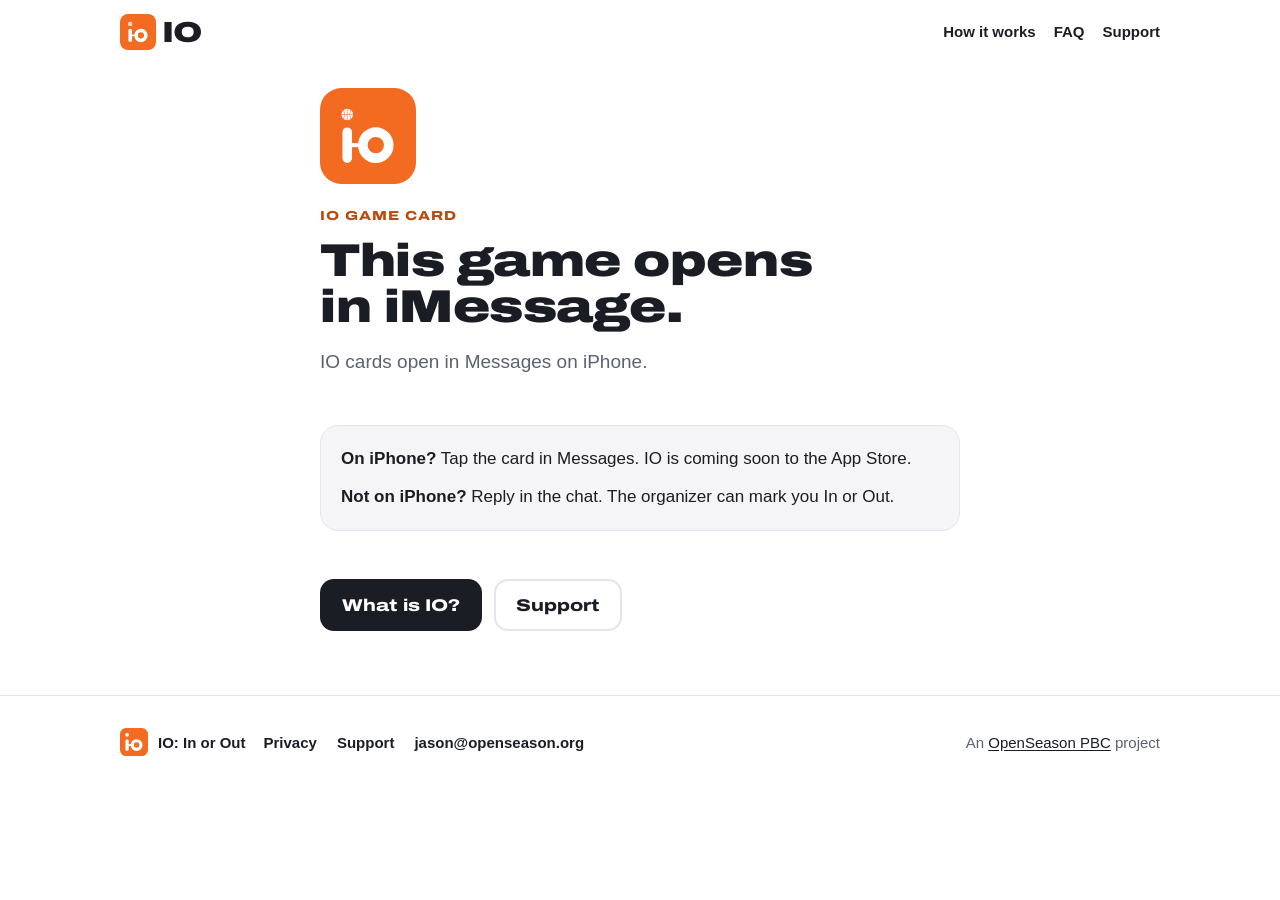
==== e/index.html @ 7cf680b1 "IO site for pickup.openseason.org" ====
<!doctype html>
<html lang="en">
<head>
<meta charset="utf-8">
<meta name="viewport" content="width=device-width, initial-scale=1, viewport-fit=cover">
<title>This is an IO game card</title>
<meta name="description" content="IO game cards open in Messages on iPhone.">
<meta name="robots" content="noindex">
<link rel="canonical" href="https://pickup.openseason.org/e">
<meta name="theme-color" content="#F26B21">
<meta name="color-scheme" content="light dark">
<link rel="icon" href="/favicon.ico" sizes="any">
<link rel="icon" href="/favicon.svg" type="image/svg+xml">
<link rel="apple-touch-icon" href="/apple-touch-icon.png">
<meta property="og:type" content="website">
<meta property="og:site_name" content="IO">
<meta property="og:title" content="This is an IO game card">
<meta property="og:description" content="IO game cards open in Messages on iPhone.">
<meta property="og:url" content="https://pickup.openseason.org/e">
<meta property="og:image" content="https://pickup.openseason.org/og-image.png">
<meta property="og:image:width" content="1200">
<meta property="og:image:height" content="630">
<meta property="og:image:alt" content="IO: In or Out. Who's in, who's out, who paid. An iMessage app for pickup games.">
<meta name="twitter:card" content="summary_large_image">
<meta name="twitter:title" content="This is an IO game card">
<meta name="twitter:description" content="IO game cards open in Messages on iPhone.">
<meta name="twitter:image" content="https://pickup.openseason.org/og-image.png">
<link rel="preload" href="/fonts/archivo-expanded.woff2" as="font" type="font/woff2" crossorigin>
<link rel="stylesheet" href="/assets/site.css">
</head>
<body>
<a class="skip" href="#main">Skip to content</a>
<header class="top">
  <div class="wrap">
    <a class="brand" href="/" aria-label="IO home">
      <img class="logo-light" src="/logo.svg" alt="IO" width="270" height="120">
      <img class="logo-dark" src="/logo-white.svg" alt="IO" width="270" height="120">
    </a>
    <nav aria-label="Main">
      <a class="hide-sm" href="/#how">How it works</a>
      <a class="hide-sm" href="/#faq">FAQ</a>
      <a href="/support/">Support</a>
    </nav>
  </div>
</header>

<main id="main" class="wrap doc center-page">
  <img class="markbig" src="/mark.svg" alt="" width="96" height="96">
  <p class="eyebrow">IO game card</p>
  <h1>This game opens in iMessage.</h1>
  <p class="lede">IO cards open in Messages on iPhone.</p>
  <div class="box">
    <p><strong>On iPhone?</strong> Tap the card in Messages. IO is coming soon to the App Store.</p>
    <p><strong>Not on iPhone?</strong> Reply in the chat. The organizer can mark you In or Out.</p>
  </div>
  <div class="btns">
    <a class="btn" href="/">What is IO?</a>
    <a class="btn alt2" href="/support/">Support</a>
  </div>
</main>
<footer>
  <div class="wrap">
    <a class="mini" href="/"><img src="/favicon.svg" alt="" width="28" height="28">IO: In or Out</a>
    <nav aria-label="Footer">
      <a href="/privacy/">Privacy</a>
      <a href="/support/">Support</a>
      <a href="mailto:jason@openseason.org">jason@openseason.org</a>
    </nav>
    <p class="org" style="margin:0">An <a href="https://openseason.org">OpenSeason PBC</a> project</p>
  </div>
</footer>
</body>
</html>
---- assets/site.css ----
/* IO: pickup.openseason.org. Tokens mirror Extension/Theme.swift. */
@font-face {
  font-family: "IO Jersey";
  src: url("/fonts/archivo-expanded.woff2") format("woff2");
  font-weight: 700 900;
  font-stretch: 125%;
  font-display: swap;
}
:root {
  --ball: #F26B21;          /* the one brand color */
  --ball-text: #B84A0E;     /* ball orange darkened for text on light (AA) */
  --in: #22B35E;            /* only ever means In */
  --out: #E5484D;           /* only ever means Out */
  --board: #1A1D24;         /* scoreboard strip + bubble */
  --ink: #1A1D24;
  --muted: #5B6170;
  --bg: #FFFFFF;
  --bg-2: #F5F5F7;
  --line: #E4E5EA;
  --card: #FFFFFF;
  --jersey: "IO Jersey", -apple-system, BlinkMacSystemFont, "Helvetica Neue", Arial, sans-serif;
  --body: -apple-system, BlinkMacSystemFont, "Segoe UI", "Helvetica Neue", Arial, sans-serif;
  --r: 18px;
  color-scheme: light dark;
}
@media (prefers-color-scheme: dark) {
  :root { --ink: #F2F3F5; --muted: #A3A8B4; --bg: #121419; --bg-2: #1A1D24; --line: #2A2E38; --card: #1A1D24; --ball-text: #F26B21; --board: #0B0C10; }
}
* { box-sizing: border-box; }
html { -webkit-text-size-adjust: 100%; scroll-behavior: smooth; }
body { margin: 0; background: var(--bg); color: var(--ink); font: 17px/1.55 var(--body); -webkit-font-smoothing: antialiased; }
img, svg { display: block; max-width: 100%; }
a { color: var(--ball-text); text-underline-offset: 2px; }
a:focus-visible, summary:focus-visible { outline: 3px solid var(--ball); outline-offset: 3px; border-radius: 6px; }
.wrap { width: 100%; max-width: 1080px; margin: 0 auto; padding: 0 20px; padding-left: max(20px, env(safe-area-inset-left)); padding-right: max(20px, env(safe-area-inset-right)); }
.skip { position: absolute; left: -999px; }
.skip:focus { left: 12px; top: 12px; background: var(--bg); padding: 8px 12px; z-index: 10; }

/* type */
.jersey, h1, h2 { font-family: var(--jersey); font-weight: 900; font-stretch: 125%; letter-spacing: -0.01em; }
h1 { font-size: clamp(36px, 10.5vw, 64px); line-height: 1.02; margin: 0 0 16px; text-wrap: balance; }
h2 { font-size: clamp(26px, 7vw, 38px); line-height: 1.08; margin: 0 0 12px; text-wrap: balance; }
h3 { font-size: 19px; line-height: 1.3; margin: 0 0 6px; }
.lede { font-size: 19px; color: var(--muted); margin: 0 0 24px; max-width: 34em; }
.eyebrow { font: 800 13px/1.35 var(--jersey); font-stretch: 125%; text-transform: uppercase; letter-spacing: 0.08em; color: var(--ball-text); margin: 0 0 12px; }
.muted { color: var(--muted); }

/* header */
.top { padding-top: max(14px, env(safe-area-inset-top)); padding-bottom: 14px; }
.top .wrap { display: flex; align-items: center; justify-content: space-between; gap: 12px; }
.brand { display: inline-flex; align-items: center; text-decoration: none; }
.brand img { height: 36px; width: auto; }
.brand .logo-dark { display: none; }
@media (prefers-color-scheme: dark) { .brand .logo-light { display: none; } .brand .logo-dark { display: block; } }
.top nav { display: flex; gap: 18px; font-size: 15px; font-weight: 600; }
.top nav a { color: var(--ink); text-decoration: none; }
.top nav a:hover { color: var(--ball-text); }
.top nav .hide-sm { display: none; }
@media (min-width: 640px) { .top nav .hide-sm { display: inline; } }

/* soon badge (not an Apple badge, no store link) */
.soon { display: inline-flex; align-items: center; gap: 12px; background: var(--board); color: #fff; border-radius: 14px; padding: 10px 16px 10px 12px; text-decoration: none; }
@media (prefers-color-scheme: dark) { .soon { box-shadow: inset 0 0 0 1px #2A2E38; } }
.soon .dot { width: 10px; height: 10px; border-radius: 50%; background: var(--ball); box-shadow: 0 0 0 4px rgba(242,107,33,.25); flex: none; }
.soon small { display: block; font-size: 12px; line-height: 1.2; opacity: .75; }
.soon strong { display: block; font: 800 17px/1.2 var(--jersey); font-stretch: 125%; letter-spacing: -0.01em; }
.facts { list-style: none; padding: 0; margin: 16px 0 0; display: flex; flex-wrap: wrap; gap: 8px 16px; font-size: 15px; color: var(--muted); }
.facts li::before { content: "•"; color: var(--ball); margin-right: 8px; }
.facts li:first-child::before { content: none; margin: 0; }

/* hero */
.hero { padding: 20px 0 56px; }
.hero .wrap { display: grid; gap: 40px; align-items: center; }
@media (min-width: 900px) { .hero { padding: 48px 0 88px; } .hero .wrap { grid-template-columns: 1.1fr 0.9fr; gap: 56px; } }
h1 .o { color: var(--ball); }

/* chat mock */
.chat { background: var(--bg-2); border-radius: 28px; padding: 18px 14px 20px; max-width: 380px; width: 100%; margin: 0 auto; border: 1px solid var(--line); }
.chat-head { text-align: center; font-size: 12px; color: var(--muted); margin-bottom: 12px; }
.chat-head b { display: block; color: var(--ink); font-size: 14px; }
.msg { display: flex; flex-direction: column; margin: 6px 0; }
.msg .who { font-size: 11px; color: var(--muted); margin: 0 0 2px 12px; }
.bub { max-width: 78%; padding: 8px 13px; border-radius: 18px; font-size: 16px; line-height: 1.3; background: #E9E9EB; color: #000; align-self: flex-start; }
.msg.me { align-items: flex-end; }
.msg.me .bub { background: #0A84FF; color: #fff; align-self: flex-end; }
@media (prefers-color-scheme: dark) { .bub { background: #26262A; color: #fff; } }
.board { align-self: flex-end; width: 82%; background: var(--board); color: #fff; border-radius: 20px; overflow: hidden; font-family: var(--jersey); font-stretch: 125%; box-shadow: 0 1px 0 rgba(0,0,0,.05); }
@media (prefers-color-scheme: dark) { .board { box-shadow: inset 0 0 0 1px #2A2E38; } }
.board .bt { padding: 14px 16px 6px; }
.board .bt .t { font-weight: 900; font-size: 16px; line-height: 1.15; letter-spacing: -0.01em; }
.board .bt .s { font-family: var(--body); font-size: 12.5px; opacity: .72; margin-top: 3px; }
.board .score { display: grid; grid-template-columns: 1fr 1fr; gap: 0; padding: 6px 8px 12px; }
.board .score div { text-align: center; padding: 4px 0; }
.board .score div + div { border-left: 1px solid rgba(255,255,255,.12); }
.board .score b { display: block; font-weight: 900; font-size: 44px; line-height: 1; font-variant-numeric: tabular-nums; }
.board .score span { display: block; font-size: 11px; font-weight: 800; letter-spacing: .12em; margin-top: 4px; }
.board .score .in span { color: var(--in); }
.board .score .out span { color: var(--out); }
.board .bf { display: flex; justify-content: space-between; align-items: center; background: rgba(255,255,255,.06); padding: 9px 16px; font-family: var(--body); font-size: 12.5px; }
.board .bf .cost { color: var(--ball); font-weight: 700; }
.board .bf .app { display: inline-flex; align-items: center; gap: 6px; opacity: .8; }
.board .bf .app img { width: 16px; height: 16px; border-radius: 4px; }
.chat .caption { text-align: center; font-size: 12px; color: var(--muted); margin: 14px 0 0; }

/* sections */
section { padding: 56px 0; }
@media (min-width: 900px) { section { padding: 80px 0; } }
.alt { background: var(--bg-2); }
.steps { list-style: none; margin: 28px 0 0; padding: 0; display: grid; gap: 14px; counter-reset: s; }
@media (min-width: 760px) { .steps { grid-template-columns: repeat(3, 1fr); gap: 18px; } }
.steps li { background: var(--card); border: 1px solid var(--line); border-radius: var(--r); padding: 20px; }
.steps .n { display: inline-grid; place-items: center; width: 40px; height: 40px; border-radius: 12px; background: var(--board); color: #fff; font: 900 19px/1 var(--jersey); font-stretch: 125%; margin-bottom: 14px; }
.steps p { margin: 0; color: var(--muted); }
.pill { display: inline-block; padding: 1px 8px; border-radius: 999px; font-weight: 700; font-size: 14px; color: #fff; }
.pill.in { background: #1B8F4B; }
.pill.out { background: #C9373C; }

.two { display: grid; gap: 18px; margin-top: 28px; }
@media (min-width: 760px) { .two { grid-template-columns: 1fr 1fr; } }
.panel { background: var(--card); border: 1px solid var(--line); border-radius: var(--r); padding: 24px 22px; }
.panel h3 { font-family: var(--jersey); font-stretch: 125%; font-weight: 900; font-size: 21px; display: flex; align-items: center; gap: 10px; margin-bottom: 14px; }
.panel h3 .tag { width: 10px; height: 26px; border-radius: 3px; background: var(--ball); }
.ticks { list-style: none; margin: 0; padding: 0; display: grid; gap: 12px; }
.ticks li { position: relative; padding-left: 28px; }
.ticks li::before { content: ""; position: absolute; left: 2px; top: .45em; width: 12px; height: 12px; border-radius: 50%; border: 3px solid var(--ball); box-sizing: border-box; }

/* private */
.private { background: var(--board); color: #fff; }
.private .eyebrow { color: var(--ball); }
.private h2 { color: #fff; }
.private .lede { color: rgba(255,255,255,.72); }
.private a { color: var(--ball); }
.trio { display: grid; gap: 1px; background: rgba(255,255,255,.12); border-radius: var(--r); overflow: hidden; margin: 28px 0 24px; }
@media (min-width: 760px) { .trio { grid-template-columns: repeat(3, 1fr); } }
.trio div { background: var(--board); padding: 22px 20px; }
.trio b { display: block; font: 900 22px/1.1 var(--jersey); font-stretch: 125%; margin-bottom: 6px; }
.trio p { margin: 0; color: rgba(255,255,255,.72); font-size: 16px; }
.trio .zero { color: var(--ball); }

/* soon block */
.cta { text-align: center; }
.cta .lede { margin-left: auto; margin-right: auto; }
.cta .soon { margin: 4px auto 0; }

/* faq */
.faq { max-width: 760px; }
.faq details { border-bottom: 1px solid var(--line); }
.faq details:first-of-type { border-top: 1px solid var(--line); }
.faq summary { cursor: pointer; list-style: none; padding: 18px 36px 18px 0; font-weight: 700; font-size: 18px; position: relative; }
.faq summary::-webkit-details-marker { display: none; }
.faq summary::after { content: "+"; position: absolute; right: 4px; top: 50%; transform: translateY(-50%); font: 900 24px/1 var(--jersey); color: var(--ball); }
.faq details[open] summary::after { content: "−"; }
.faq details p { margin: 0 0 18px; color: var(--muted); }

/* footer */
footer { border-top: 1px solid var(--line); padding: 32px 0 calc(40px + env(safe-area-inset-bottom)); font-size: 15px; color: var(--muted); }
footer .wrap { display: grid; gap: 18px; }
@media (min-width: 760px) { footer .wrap { grid-template-columns: auto 1fr auto; align-items: center; } }
footer .mini { display: flex; align-items: center; gap: 10px; color: var(--ink); font-weight: 700; text-decoration: none; }
footer .mini img { width: 28px; height: 28px; }
footer nav { display: flex; flex-wrap: wrap; gap: 8px 20px; }
footer nav a { color: var(--ink); text-decoration: none; font-weight: 600; }
footer nav a:hover { color: var(--ball-text); }
footer .org a { color: var(--ink); }

/* document pages */
.doc { max-width: 680px; padding-top: 24px; padding-bottom: 72px; }
.doc h1 { font-size: clamp(32px, 9vw, 46px); }
.doc h2 { font-size: 22px; margin: 36px 0 8px; }
.doc .meta { color: var(--muted); margin: 0 0 28px; }
.doc p, .doc li { max-width: 38em; }
.doc ol, .doc ul { padding-left: 1.3em; }
.doc li { margin: 6px 0; }
.box { background: var(--bg-2); border: 1px solid var(--line); border-radius: var(--r); padding: 20px; margin: 24px 0; }
.box p { margin: 0 0 12px; }
.box p:last-child { margin: 0; }
.btn { display: inline-flex; align-items: center; justify-content: center; min-height: 52px; padding: 0 22px; border-radius: 14px; background: var(--board); color: #fff; text-decoration: none; font: 800 17px/1 var(--jersey); font-stretch: 125%; }
@media (prefers-color-scheme: dark) { .btn { background: var(--ball); color: #1A1D24; } }
.btn.alt2 { background: transparent; color: var(--ink); box-shadow: inset 0 0 0 2px var(--line); }
.btns { display: flex; flex-wrap: wrap; gap: 12px; margin: 24px 0 0; }
table.limits { width: 100%; border-collapse: collapse; font-size: 16px; margin: 12px 0; }
table.limits th, table.limits td { text-align: left; vertical-align: top; padding: 12px 10px 12px 0; border-bottom: 1px solid var(--line); }
table.limits th { font-size: 13px; text-transform: uppercase; letter-spacing: .06em; color: var(--muted); }
@media (max-width: 560px) {
  table.limits thead { display: none; }
  table.limits tr { display: block; border-bottom: 1px solid var(--line); padding: 12px 0; }
  table.limits td { display: block; border: 0; padding: 2px 0; }
  table.limits td:first-child { font-weight: 700; }
}
.center-page { min-height: 70vh; display: grid; align-content: center; padding-top: 24px; padding-bottom: 64px; }
.center-page .markbig { width: 96px; height: 96px; margin-bottom: 24px; }
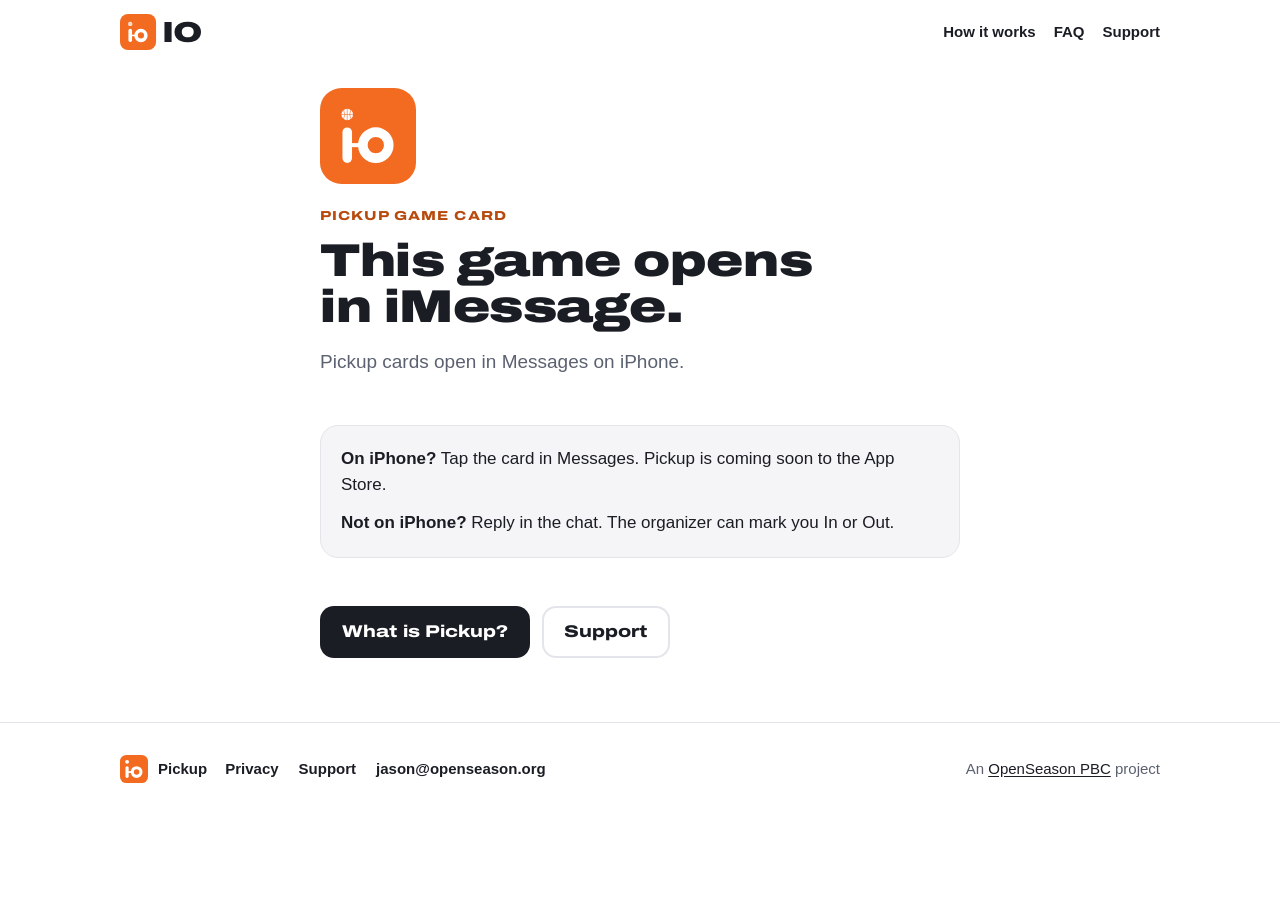
==== commit 0d8f76e1: "Site: name the app Pickup; fines are optional and off by default; new og image and screenshot crops" ====
--- a/e/index.html
+++ b/e/index.html
@@ -3,8 +3,8 @@
 <head>
 <meta charset="utf-8">
 <meta name="viewport" content="width=device-width, initial-scale=1, viewport-fit=cover">
-<title>This is an IO game card</title>
-<meta name="description" content="IO game cards open in Messages on iPhone.">
+<title>This is a Pickup game card</title>
+<meta name="description" content="Pickup game cards open in Messages on iPhone.">
 <meta name="robots" content="noindex">
 <link rel="canonical" href="https://pickup.openseason.org/e">
 <meta name="theme-color" content="#F26B21">
@@ -13,17 +13,17 @@
 <link rel="icon" href="/favicon.svg" type="image/svg+xml">
 <link rel="apple-touch-icon" href="/apple-touch-icon.png">
 <meta property="og:type" content="website">
-<meta property="og:site_name" content="IO">
-<meta property="og:title" content="This is an IO game card">
-<meta property="og:description" content="IO game cards open in Messages on iPhone.">
+<meta property="og:site_name" content="Pickup">
+<meta property="og:title" content="This is a Pickup game card">
+<meta property="og:description" content="Pickup game cards open in Messages on iPhone.">
 <meta property="og:url" content="https://pickup.openseason.org/e">
 <meta property="og:image" content="https://pickup.openseason.org/og-image.png">
 <meta property="og:image:width" content="1200">
 <meta property="og:image:height" content="630">
-<meta property="og:image:alt" content="IO: In or Out. Who's in, who's out, who paid. An iMessage app for pickup games.">
+<meta property="og:image:alt" content="Pickup. Who's in, who's out, who paid. An iMessage app for pickup games.">
 <meta name="twitter:card" content="summary_large_image">
-<meta name="twitter:title" content="This is an IO game card">
-<meta name="twitter:description" content="IO game cards open in Messages on iPhone.">
+<meta name="twitter:title" content="This is a Pickup game card">
+<meta name="twitter:description" content="Pickup game cards open in Messages on iPhone.">
 <meta name="twitter:image" content="https://pickup.openseason.org/og-image.png">
 <link rel="preload" href="/fonts/archivo-expanded.woff2" as="font" type="font/woff2" crossorigin>
 <link rel="stylesheet" href="/assets/site.css">
@@ -32,9 +32,9 @@
 <a class="skip" href="#main">Skip to content</a>
 <header class="top">
   <div class="wrap">
-    <a class="brand" href="/" aria-label="IO home">
-      <img class="logo-light" src="/logo.svg" alt="IO" width="270" height="120">
-      <img class="logo-dark" src="/logo-white.svg" alt="IO" width="270" height="120">
+    <a class="brand" href="/" aria-label="Pickup home">
+      <img class="logo-light" src="/logo.svg" alt="Pickup" width="270" height="120">
+      <img class="logo-dark" src="/logo-white.svg" alt="Pickup" width="270" height="120">
     </a>
     <nav aria-label="Main">
       <a class="hide-sm" href="/#how">How it works</a>
@@ -46,21 +46,21 @@
 
 <main id="main" class="wrap doc center-page">
   <img class="markbig" src="/mark.svg" alt="" width="96" height="96">
-  <p class="eyebrow">IO game card</p>
+  <p class="eyebrow">Pickup game card</p>
   <h1>This game opens in iMessage.</h1>
-  <p class="lede">IO cards open in Messages on iPhone.</p>
+  <p class="lede">Pickup cards open in Messages on iPhone.</p>
   <div class="box">
-    <p><strong>On iPhone?</strong> Tap the card in Messages. IO is coming soon to the App Store.</p>
+    <p><strong>On iPhone?</strong> Tap the card in Messages. Pickup is coming soon to the App Store.</p>
     <p><strong>Not on iPhone?</strong> Reply in the chat. The organizer can mark you In or Out.</p>
   </div>
   <div class="btns">
-    <a class="btn" href="/">What is IO?</a>
+    <a class="btn" href="/">What is Pickup?</a>
     <a class="btn alt2" href="/support/">Support</a>
   </div>
 </main>
 <footer>
   <div class="wrap">
-    <a class="mini" href="/"><img src="/favicon.svg" alt="" width="28" height="28">IO: In or Out</a>
+    <a class="mini" href="/"><img src="/favicon.svg" alt="" width="28" height="28">Pickup</a>
     <nav aria-label="Footer">
       <a href="/privacy/">Privacy</a>
       <a href="/support/">Support</a>
--- a/assets/site.css
+++ b/assets/site.css
@@ -96,6 +96,7 @@
 .board .score span { display: block; font-size: 11px; font-weight: 800; letter-spacing: .12em; margin-top: 4px; }
 .board .score .in span { color: var(--in); }
 .board .score .out span { color: var(--out); }
+.board .bs { margin: 0 12px 10px; padding: 5px 0; border-radius: 999px; text-align: center; font: 700 12.5px/1.2 var(--body); color: #5FD68E; background: rgba(34,179,94,.16); }
 .board .bf { display: flex; justify-content: space-between; align-items: center; background: rgba(255,255,255,.06); padding: 9px 16px; font-family: var(--body); font-size: 12.5px; }
 .board .bf .cost { color: var(--ball); font-weight: 700; }
 .board .bf .app { display: inline-flex; align-items: center; gap: 6px; opacity: .8; }
@@ -115,6 +116,19 @@
 .pill.in { background: #1B8F4B; }
 .pill.out { background: #C9373C; }
 
+/* features: one short line each */
+.feats { list-style: none; margin: 28px 0 0; padding: 0; display: grid; gap: 12px; grid-template-columns: repeat(auto-fit, minmax(290px, 1fr)); }
+.feats li { background: var(--card); border: 1px solid var(--line); border-radius: var(--r); padding: 16px 18px; }
+.feats b { display: flex; align-items: center; gap: 8px; font: 900 18px/1.2 var(--jersey); font-stretch: 125%; margin-bottom: 4px; }
+.feats b::before { content: ""; width: 8px; height: 18px; border-radius: 2px; background: var(--ball); flex: none; }
+.feats span { display: block; color: var(--muted); font-size: 16px; line-height: 1.4; }
+.shots { display: grid; gap: 14px; margin: 28px -20px 0; padding: 0 20px 6px; grid-auto-flow: column; grid-auto-columns: 74%; overflow-x: auto; scroll-snap-type: x mandatory; -webkit-overflow-scrolling: touch; }
+@media (min-width: 700px) { .shots { grid-auto-flow: row; grid-template-columns: repeat(3, 1fr); grid-auto-columns: auto; overflow: visible; margin: 32px 0 0; padding: 0; } }
+@media (min-width: 700px) { .shots.duo { grid-template-columns: repeat(2, 1fr); max-width: 66%; margin-left: auto; margin-right: auto; } }
+.shots figure { margin: 0; scroll-snap-align: start; }
+.shots img { width: 100%; height: auto; border-radius: 22px; border: 1px solid var(--line); background: #fff; }
+.shots figcaption { text-align: center; font: 800 15px/1.3 var(--jersey); font-stretch: 125%; margin-top: 10px; }
+.shots-note { font-size: 13px; text-align: center; margin: 12px 0 0; }
 .two { display: grid; gap: 18px; margin-top: 28px; }
 @media (min-width: 760px) { .two { grid-template-columns: 1fr 1fr; } }
 .panel { background: var(--card); border: 1px solid var(--line); border-radius: var(--r); padding: 24px 22px; }
@@ -189,3 +203,6 @@
 }
 .center-page { min-height: 70vh; display: grid; align-content: center; padding-top: 24px; padding-bottom: 64px; }
 .center-page .markbig { width: 96px; height: 96px; margin-bottom: 24px; }
+.qa { margin: 12px 0 0; }
+.qa dt { font-weight: 700; margin: 16px 0 2px; }
+.qa dd { margin: 0; color: var(--muted); max-width: 38em; }
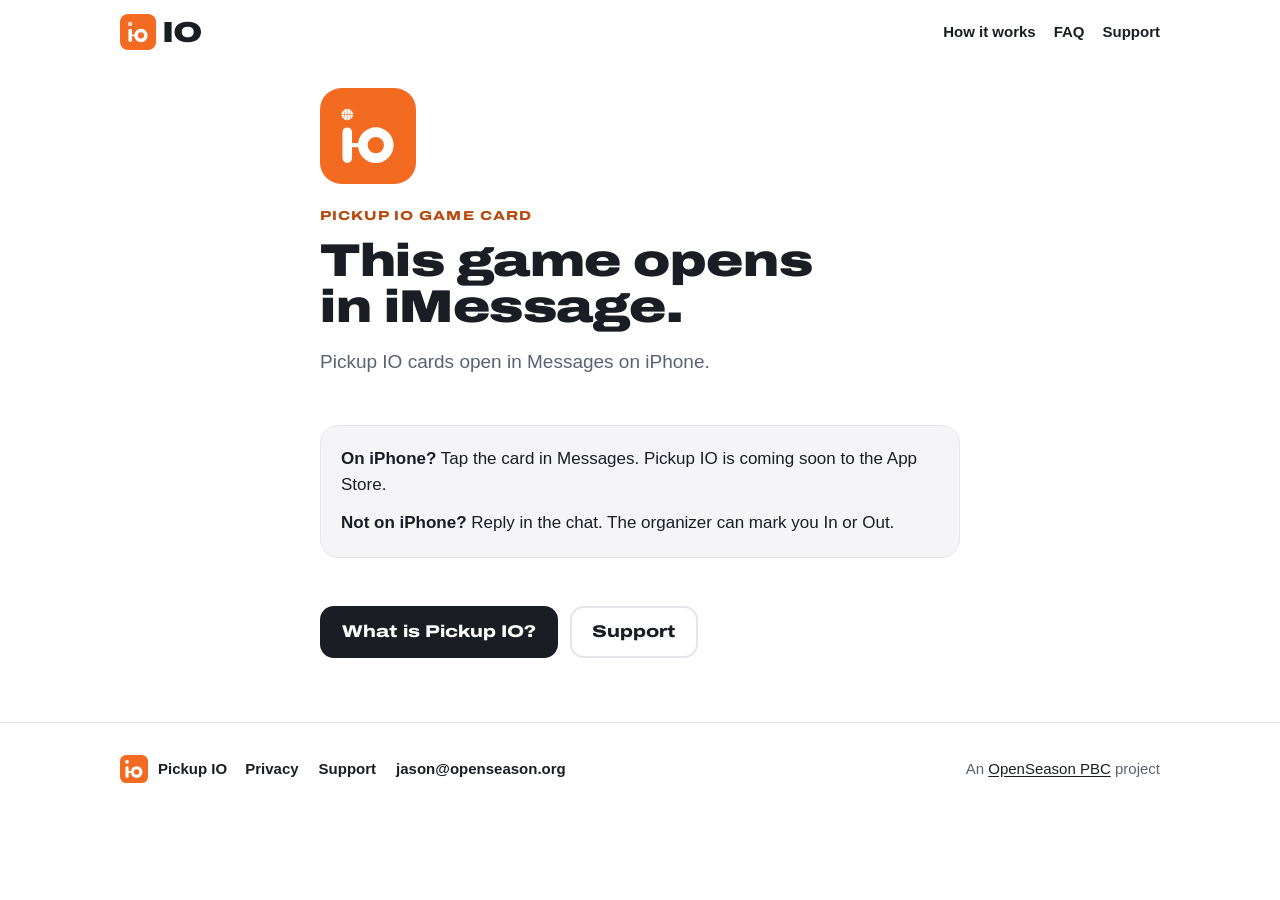
==== commit 8128d733: "Site: name the app Pickup IO (titles, tags, copy, og image, screenshot crops)" ====
--- a/e/index.html
+++ b/e/index.html
@@ -3,8 +3,8 @@
 <head>
 <meta charset="utf-8">
 <meta name="viewport" content="width=device-width, initial-scale=1, viewport-fit=cover">
-<title>This is a Pickup game card</title>
-<meta name="description" content="Pickup game cards open in Messages on iPhone.">
+<title>This is a Pickup IO game card</title>
+<meta name="description" content="Pickup IO game cards open in Messages on iPhone.">
 <meta name="robots" content="noindex">
 <link rel="canonical" href="https://pickup.openseason.org/e">
 <meta name="theme-color" content="#F26B21">
@@ -13,17 +13,17 @@
 <link rel="icon" href="/favicon.svg" type="image/svg+xml">
 <link rel="apple-touch-icon" href="/apple-touch-icon.png">
 <meta property="og:type" content="website">
-<meta property="og:site_name" content="Pickup">
-<meta property="og:title" content="This is a Pickup game card">
-<meta property="og:description" content="Pickup game cards open in Messages on iPhone.">
+<meta property="og:site_name" content="Pickup IO">
+<meta property="og:title" content="This is a Pickup IO game card">
+<meta property="og:description" content="Pickup IO game cards open in Messages on iPhone.">
 <meta property="og:url" content="https://pickup.openseason.org/e">
 <meta property="og:image" content="https://pickup.openseason.org/og-image.png">
 <meta property="og:image:width" content="1200">
 <meta property="og:image:height" content="630">
-<meta property="og:image:alt" content="Pickup. Who's in, who's out, who paid. An iMessage app for pickup games.">
+<meta property="og:image:alt" content="Pickup IO. Who's in, who's out, who paid. An iMessage app for pickup games.">
 <meta name="twitter:card" content="summary_large_image">
-<meta name="twitter:title" content="This is a Pickup game card">
-<meta name="twitter:description" content="Pickup game cards open in Messages on iPhone.">
+<meta name="twitter:title" content="This is a Pickup IO game card">
+<meta name="twitter:description" content="Pickup IO game cards open in Messages on iPhone.">
 <meta name="twitter:image" content="https://pickup.openseason.org/og-image.png">
 <link rel="preload" href="/fonts/archivo-expanded.woff2" as="font" type="font/woff2" crossorigin>
 <link rel="stylesheet" href="/assets/site.css">
@@ -32,9 +32,9 @@
 <a class="skip" href="#main">Skip to content</a>
 <header class="top">
   <div class="wrap">
-    <a class="brand" href="/" aria-label="Pickup home">
-      <img class="logo-light" src="/logo.svg" alt="Pickup" width="270" height="120">
-      <img class="logo-dark" src="/logo-white.svg" alt="Pickup" width="270" height="120">
+    <a class="brand" href="/" aria-label="Pickup IO home">
+      <img class="logo-light" src="/logo.svg" alt="Pickup IO" width="270" height="120">
+      <img class="logo-dark" src="/logo-white.svg" alt="Pickup IO" width="270" height="120">
     </a>
     <nav aria-label="Main">
       <a class="hide-sm" href="/#how">How it works</a>
@@ -46,21 +46,21 @@
 
 <main id="main" class="wrap doc center-page">
   <img class="markbig" src="/mark.svg" alt="" width="96" height="96">
-  <p class="eyebrow">Pickup game card</p>
+  <p class="eyebrow">Pickup IO game card</p>
   <h1>This game opens in iMessage.</h1>
-  <p class="lede">Pickup cards open in Messages on iPhone.</p>
+  <p class="lede">Pickup IO cards open in Messages on iPhone.</p>
   <div class="box">
-    <p><strong>On iPhone?</strong> Tap the card in Messages. Pickup is coming soon to the App Store.</p>
+    <p><strong>On iPhone?</strong> Tap the card in Messages. Pickup IO is coming soon to the App Store.</p>
     <p><strong>Not on iPhone?</strong> Reply in the chat. The organizer can mark you In or Out.</p>
   </div>
   <div class="btns">
-    <a class="btn" href="/">What is Pickup?</a>
+    <a class="btn" href="/">What is Pickup IO?</a>
     <a class="btn alt2" href="/support/">Support</a>
   </div>
 </main>
 <footer>
   <div class="wrap">
-    <a class="mini" href="/"><img src="/favicon.svg" alt="" width="28" height="28">Pickup</a>
+    <a class="mini" href="/"><img src="/favicon.svg" alt="" width="28" height="28">Pickup IO</a>
     <nav aria-label="Footer">
       <a href="/privacy/">Privacy</a>
       <a href="/support/">Support</a>
